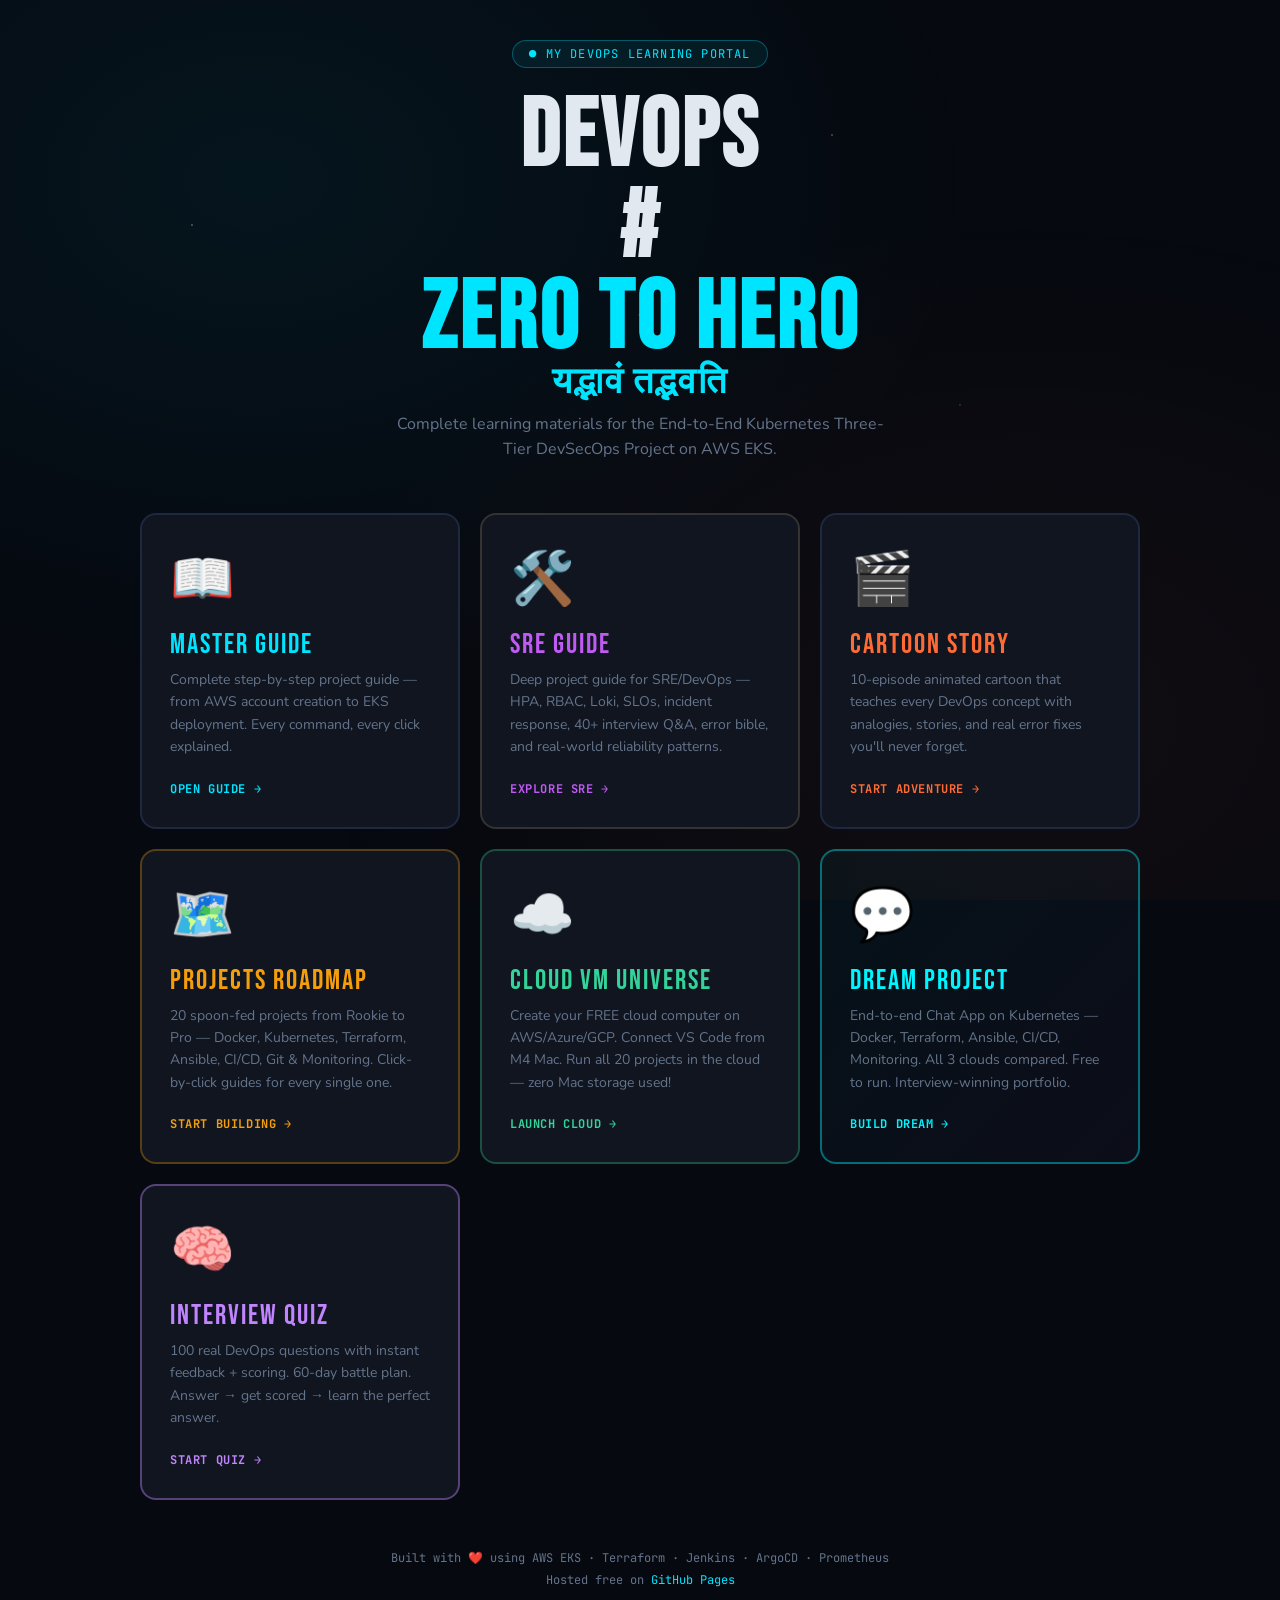
==== index.html @ ff2a89db "Update index.html add Sanskrit shloka to homepage" ====
<!DOCTYPE html>
<html lang="en">
<head>
<meta charset="UTF-8">
<meta name="viewport" content="width=device-width, initial-scale=1.0">
<title>My DevOps Learning Portal</title>
<link href="https://fonts.googleapis.com/css2?family=Bebas+Neue&family=Nunito:wght@400;700;900&family=JetBrains+Mono:wght@400;700&display=swap" rel="stylesheet">
<style>
  :root {
    --bg: #060910;
    --accent: #00e5ff;
    --orange: #FF6B35;
    --yellow: #FFD93D;
    --green: #6BCB77;
    --text: #e2e8f0;
    --muted: #64748b;
    --panel: #101520;
    --border: #1e2840;
    --display: 'Bebas Neue', cursive;
    --body: 'Nunito', sans-serif;
    --mono: 'JetBrains Mono', monospace;
  }
  * { margin:0; padding:0; box-sizing:border-box; }
  body {
    background: var(--bg);
    font-family: var(--body);
    color: var(--text);
    min-height: 100vh;
    display: flex; flex-direction: column; align-items: center; justify-content: center;
    padding: 40px 20px;
    position: relative;
    overflow-x: hidden;
  }
  body::before {
    content: '';
    position: fixed; inset: 0;
    background:
      radial-gradient(ellipse at 20% 20%, rgba(0,229,255,0.06) 0%, transparent 50%),
      radial-gradient(ellipse at 80% 80%, rgba(255,107,53,0.05) 0%, transparent 50%);
    pointer-events: none;
  }

  .badge {
    font-family: var(--mono);
    font-size: 12px;
    color: var(--accent);
    border: 1px solid rgba(0,229,255,0.3);
    background: rgba(0,229,255,0.07);
    padding: 5px 16px;
    border-radius: 20px;
    margin-bottom: 24px;
    letter-spacing: 0.1em;
    animation: fadeIn 0.6s both;
  }
  @keyframes fadeIn { from{opacity:0;transform:translateY(-10px)} to{opacity:1;transform:translateY(0)} }

  h1 {
    font-family: var(--display);
    font-size: clamp(48px, 10vw, 96px);
    line-height: 0.95;
    text-align: center;
    letter-spacing: 3px;
    margin-bottom: 12px;
    animation: fadeIn 0.6s 0.1s both;
  }
  h1 span.line1 { display:block; color: var(--text); }
  h1 span.line2 { display:block; color: var(--accent); }

  .sub {
    color: var(--muted);
    text-align: center;
    font-size: 16px;
    max-width: 500px;
    margin-bottom: 50px;
    animation: fadeIn 0.6s 0.2s both;
    line-height: 1.6;
  }

  .cards {
    display: grid;
    grid-template-columns: repeat(auto-fit, minmax(280px, 1fr));
    gap: 20px;
    max-width: 750px;
    width: 100%;
    animation: fadeIn 0.6s 0.3s both;
  }

  .card {
    background: var(--panel);
    border: 2px solid var(--border);
    border-radius: 16px;
    padding: 28px;
    text-decoration: none;
    transition: all 0.2s;
    position: relative;
    overflow: hidden;
    display: block;
  }
  .card::before {
    content: '';
    position: absolute; inset: 0;
    opacity: 0;
    transition: opacity 0.3s;
    border-radius: 14px;
  }
  .card.blue::before { background: radial-gradient(ellipse at top left, rgba(0,229,255,0.1), transparent 60%); }
  .card.orange::before { background: radial-gradient(ellipse at top left, rgba(255,107,53,0.1), transparent 60%); }
  .card:hover { transform: translateY(-6px); border-color: var(--accent); }
  .card.orange:hover { border-color: var(--orange); }
  .card:hover::before { opacity: 1; }

  .card-icon { font-size: 52px; margin-bottom: 14px; display: block; }
  .card-title {
    font-family: var(--display);
    font-size: 28px;
    letter-spacing: 2px;
    margin-bottom: 8px;
    color: var(--accent);
  }
  .card.orange .card-title { color: var(--orange); }
  .card-desc { color: var(--muted); font-size: 14px; line-height: 1.6; margin-bottom: 18px; }
  .card-btn {
    display: inline-flex; align-items: center; gap: 8px;
    font-family: var(--mono);
    font-size: 12px;
    font-weight: 700;
    color: var(--accent);
    letter-spacing: 0.05em;
    text-transform: uppercase;
  }
  .card.orange .card-btn { color: var(--orange); }

  .footer {
    margin-top: 50px;
    color: var(--muted);
    font-family: var(--mono);
    font-size: 12px;
    text-align: center;
    animation: fadeIn 0.6s 0.5s both;
  }
  .footer a { color: var(--accent); text-decoration: none; }

  .stars {
    position: fixed; inset: 0; pointer-events: none;
    background:
      radial-gradient(1px 1px at 15% 25%, rgba(255,255,255,0.8), transparent),
      radial-gradient(1px 1px at 40% 60%, rgba(255,255,255,0.6), transparent),
      radial-gradient(1px 1px at 65% 15%, rgba(255,255,255,0.7), transparent),
      radial-gradient(1px 1px at 85% 75%, rgba(255,255,255,0.5), transparent),
      radial-gradient(1px 1px at 25% 85%, rgba(255,255,255,0.6), transparent),
      radial-gradient(1px 1px at 75% 45%, rgba(255,255,255,0.4), transparent),
      radial-gradient(2px 2px at 50% 35%, rgba(255,255,255,0.3), transparent);
  }
</style>
</head>
<body>
<div class="stars"></div>
<div class="badge">● MY DEVOPS LEARNING PORTAL</div>
<h1>
  <span class="line1">DEVOPS</span>
  #<span class="line2">ZERO TO HERO</span>
  <span class="line2" style="font-size:clamp(20px,3vw,36px);letter-spacing:2px;">
  यद्भावं तद्भवति
  </span>
</h1>
<p class="sub">Complete learning materials for the End-to-End Kubernetes Three-Tier DevSecOps Project on AWS EKS.</p>

<div class="cards" style="max-width:1000px;grid-template-columns:repeat(auto-fit,minmax(260px,1fr))">
  <a href="devops-mastery-guide.html" class="card blue">
    <span class="card-icon">📖</span>
    <div class="card-title">MASTER GUIDE</div>
    <p class="card-desc">Complete step-by-step project guide — from AWS account creation to EKS deployment. Every command, every click explained.</p>
    <div class="card-btn">Open Guide →</div>
  </a>

  <a href="apple-devops-portal.html" class="card" style="border-color:#333;--accent:#BF5AF2">
    <span class="card-icon">🛠️</span>
    <div class="card-title" style="color:#BF5AF2">SRE GUIDE</div>
    <p class="card-desc">Deep project guide for SRE/DevOps — HPA, RBAC, Loki, SLOs, incident response, 40+ interview Q&A, error bible, and real-world reliability patterns.</p>
    <div class="card-btn" style="color:#BF5AF2">Explore SRE →</div>
  </a>

  <a href="devops-cartoon.html" class="card orange">
    <span class="card-icon">🎬</span>
    <div class="card-title">CARTOON STORY</div>
    <p class="card-desc">10-episode animated cartoon that teaches every DevOps concept with analogies, stories, and real error fixes you'll never forget.</p>
    <div class="card-btn">Start Adventure →</div>
  </a>

  <a href="projects.html" class="card" style="border-color:rgba(245,158,11,0.3);">
    <span class="card-icon">🗺️</span>
    <div class="card-title" style="color:#f59e0b;">PROJECTS ROADMAP</div>
    <p class="card-desc">20 spoon-fed projects from Rookie to Pro — Docker, Kubernetes, Terraform, Ansible, CI/CD, Git & Monitoring. Click-by-click guides for every single one.</p>
    <div class="card-btn" style="color:#f59e0b;">Start Building →</div>
  </a>
  <a href="cloud-setup.html" class="card" style="border-color:rgba(52,211,153,0.3);">
    <span class="card-icon">☁️</span>
    <div class="card-title" style="color:#34d399;">CLOUD VM UNIVERSE</div>
    <p class="card-desc">Create your FREE cloud computer on AWS/Azure/GCP. Connect VS Code from M4 Mac. Run all 20 projects in the cloud — zero Mac storage used!</p>
    <div class="card-btn" style="color:#34d399;">Launch Cloud →</div>
  </a>
  <a href="dream-project.html" class="card" style="border-color:rgba(0,245,255,0.4);background:linear-gradient(135deg,rgba(0,245,255,0.04),rgba(192,132,252,0.04));">
    <span class="card-icon">💬</span>
    <div class="card-title" style="color:#00f5ff;">DREAM PROJECT</div>
    <p class="card-desc">End-to-end Chat App on Kubernetes — Docker, Terraform, Ansible, CI/CD, Monitoring. All 3 clouds compared. Free to run. Interview-winning portfolio.</p>
    <div class="card-btn" style="color:#00f5ff;">Build Dream →</div>
  </a>

  <a href="dream-interview.html" class="card" style="border-color:rgba(192,132,252,0.4);">
    <span class="card-icon">🧠</span>
    <div class="card-title" style="color:#c084fc;">INTERVIEW QUIZ</div>
    <p class="card-desc">100 real DevOps questions with instant feedback + scoring. 60-day battle plan. Answer → get scored → learn the perfect answer.</p>
    <div class="card-btn" style="color:#c084fc;">Start Quiz →</div>
  </a>
</div>

<div class="footer">
  Built with ❤️ using AWS EKS · Terraform · Jenkins · ArgoCD · Prometheus<br>
  <span style="margin-top:6px;display:block">Hosted free on <a href="https://pages.github.com" target="_blank">GitHub Pages</a></span>
</div>
</body>
</html>
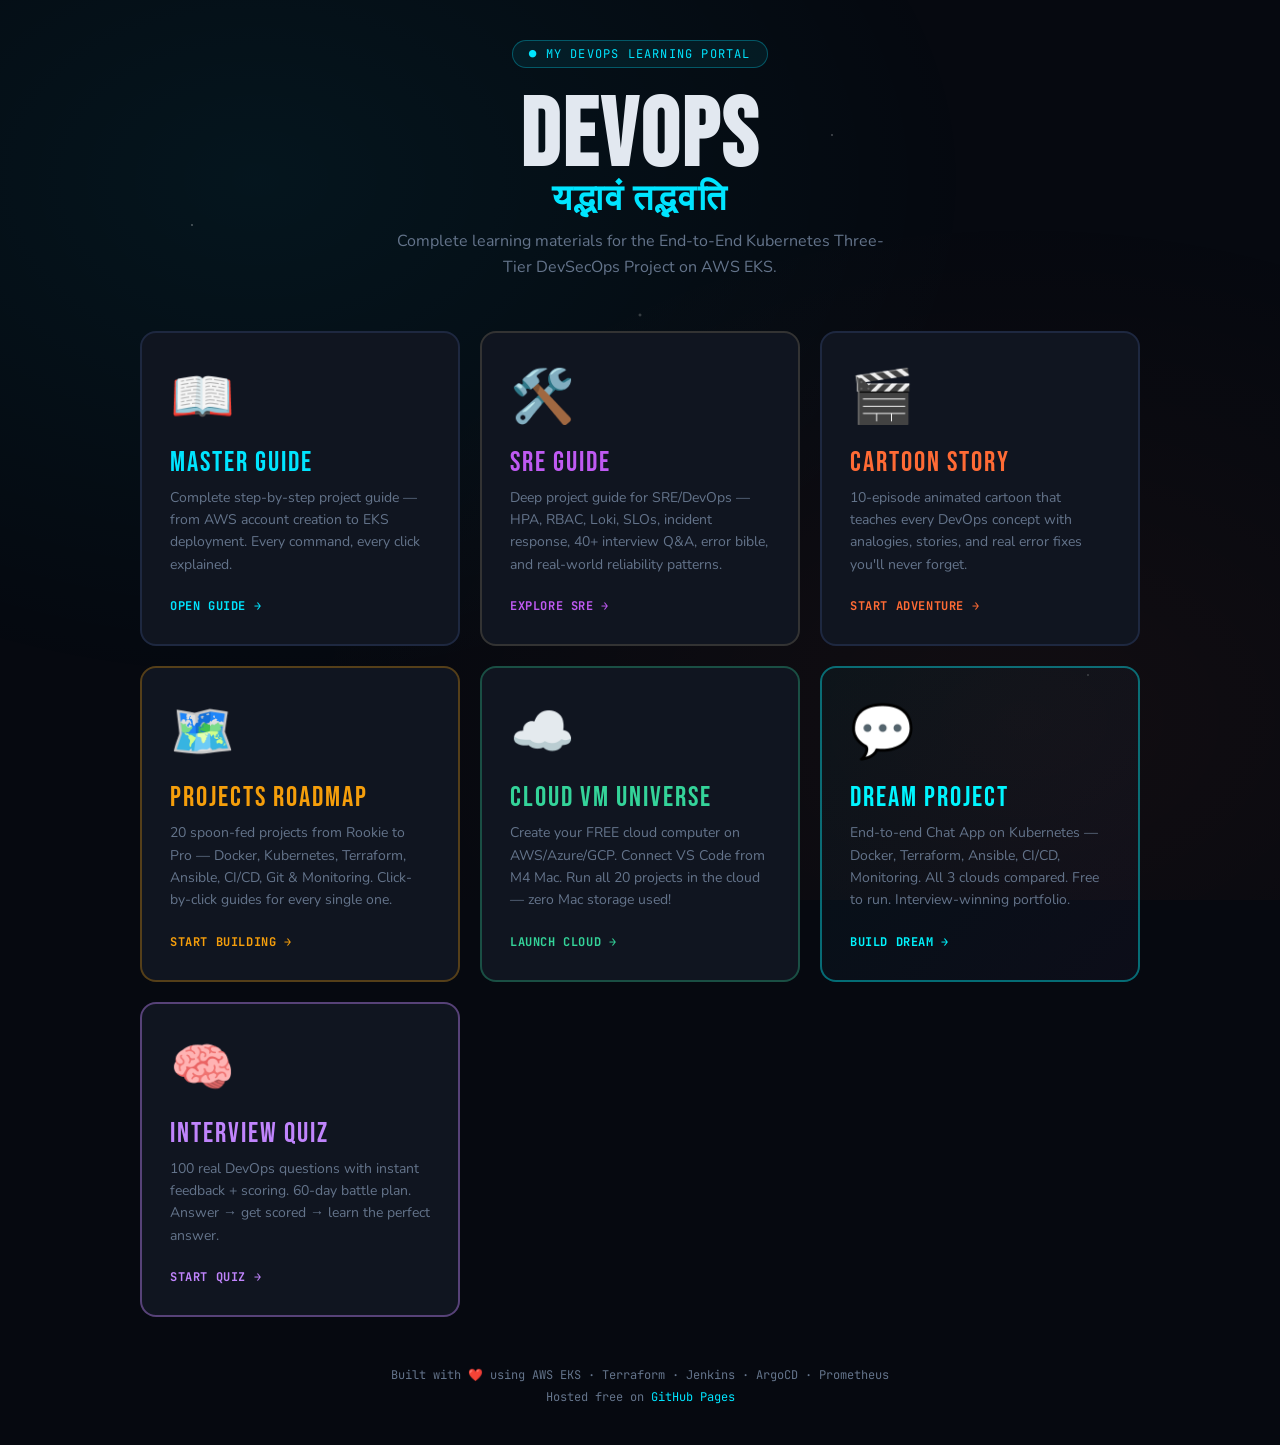
==== commit 33feb83f: "Update index.html changing shlok" ====
--- a/index.html
+++ b/index.html
@@ -158,7 +158,6 @@
 <div class="badge">● MY DEVOPS LEARNING PORTAL</div>
 <h1>
   <span class="line1">DEVOPS</span>
-  #<span class="line2">ZERO TO HERO</span>
   <span class="line2" style="font-size:clamp(20px,3vw,36px);letter-spacing:2px;">
   यद्भावं तद्भवति
   </span>
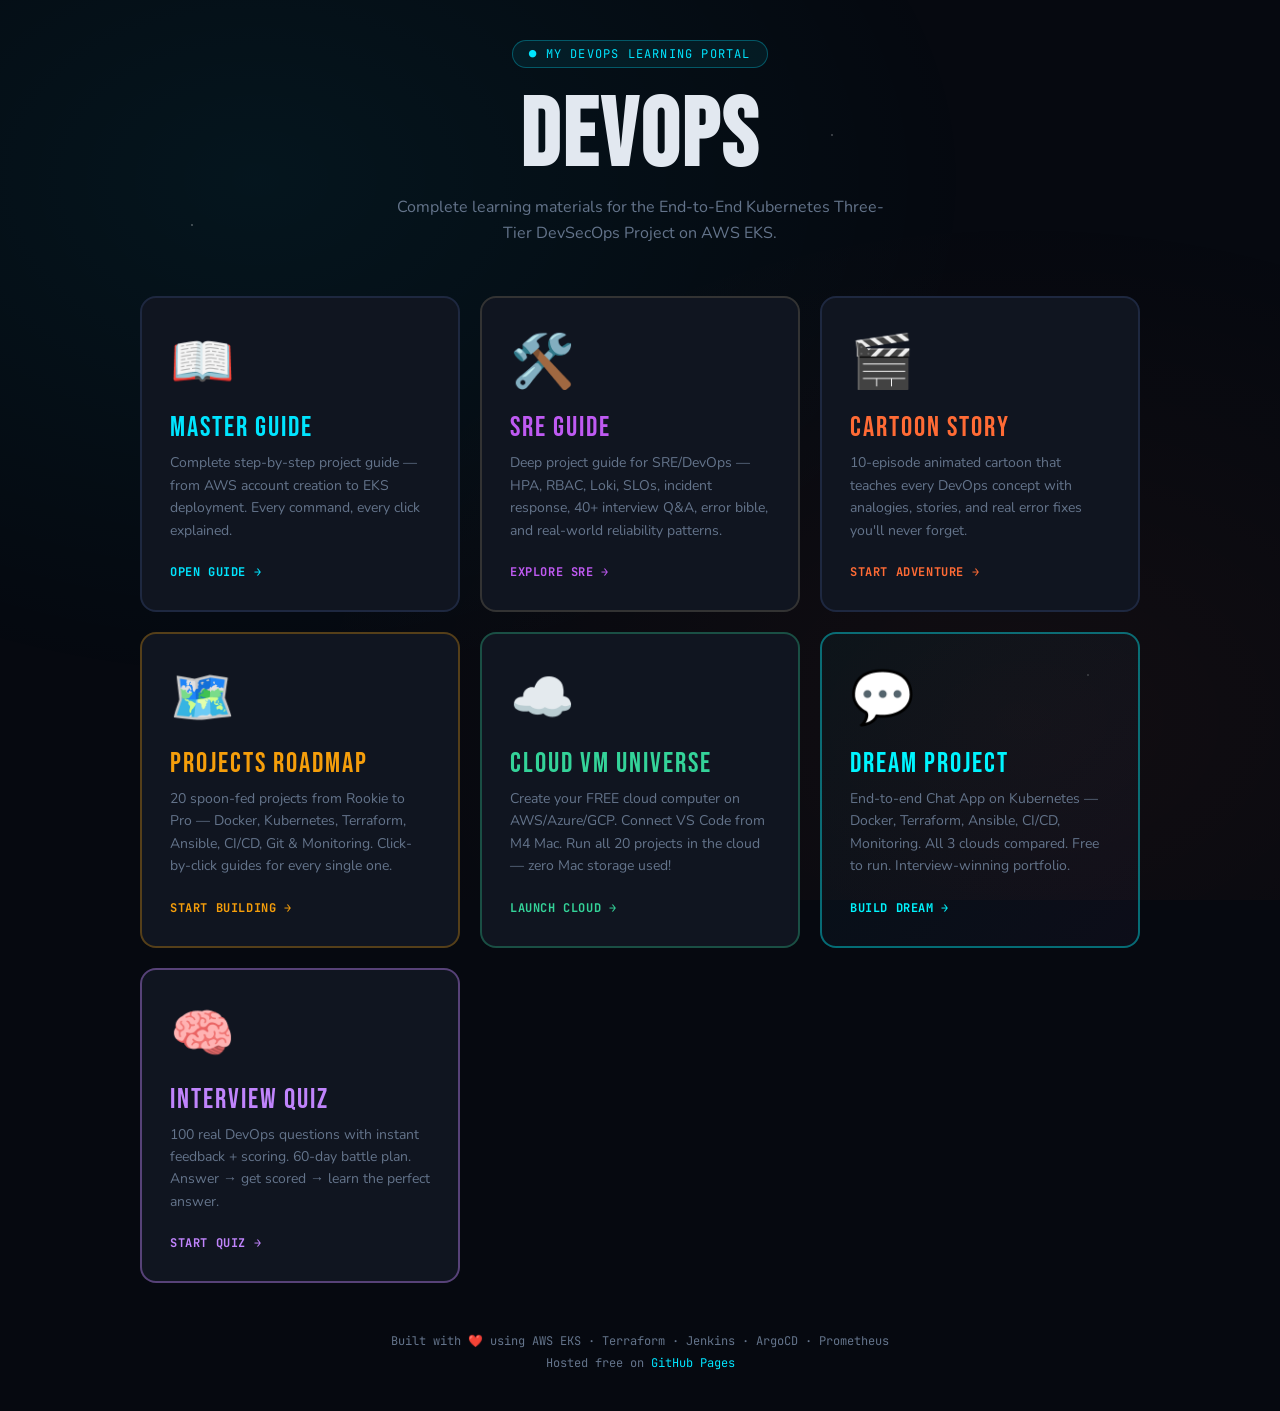
==== commit 1e3ea76d: "Update index.html changing shlok" ====
--- a/index.html
+++ b/index.html
@@ -158,9 +158,6 @@
 <div class="badge">● MY DEVOPS LEARNING PORTAL</div>
 <h1>
   <span class="line1">DEVOPS</span>
-  <span class="line2" style="font-size:clamp(20px,3vw,36px);letter-spacing:2px;">
-  यद्भावं तद्भवति
-  </span>
 </h1>
 <p class="sub">Complete learning materials for the End-to-End Kubernetes Three-Tier DevSecOps Project on AWS EKS.</p>
 
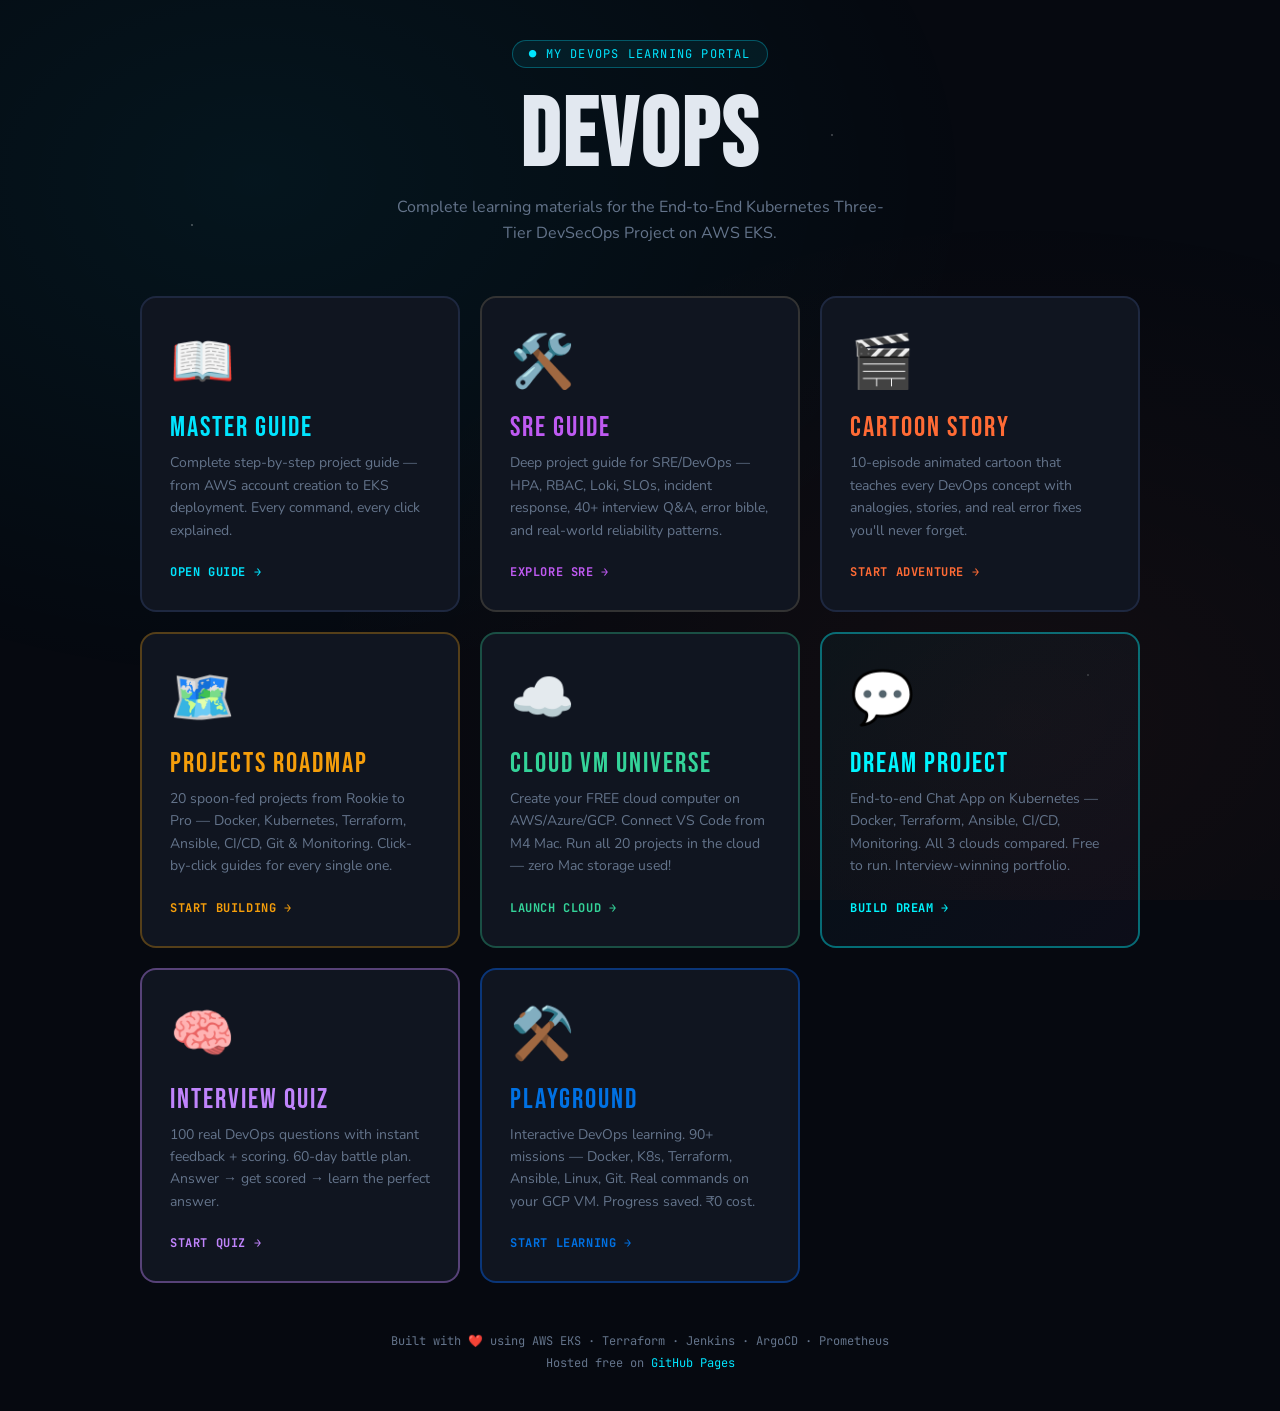
==== commit 9d4d963b: "feat: add Playground card to homepage" ====
--- a/index.html
+++ b/index.html
@@ -208,6 +208,12 @@
     <p class="card-desc">100 real DevOps questions with instant feedback + scoring. 60-day battle plan. Answer → get scored → learn the perfect answer.</p>
     <div class="card-btn" style="color:#c084fc;">Start Quiz →</div>
   </a>
+  <a href="forge.html" class="card" style="border-color:rgba(0,102,255,0.4);">
+    <span class="card-icon">⚒️</span>
+    <div class="card-title" style="color:#0071e3;">PLAYGROUND</div>
+    <p class="card-desc">Interactive DevOps learning. 90+ missions — Docker, K8s, Terraform, Ansible, Linux, Git. Real commands on your GCP VM. Progress saved. ₹0 cost.</p>
+    <div class="card-btn" style="color:#0071e3;">Start Learning →</div>
+  </a>
 </div>
 
 <div class="footer">
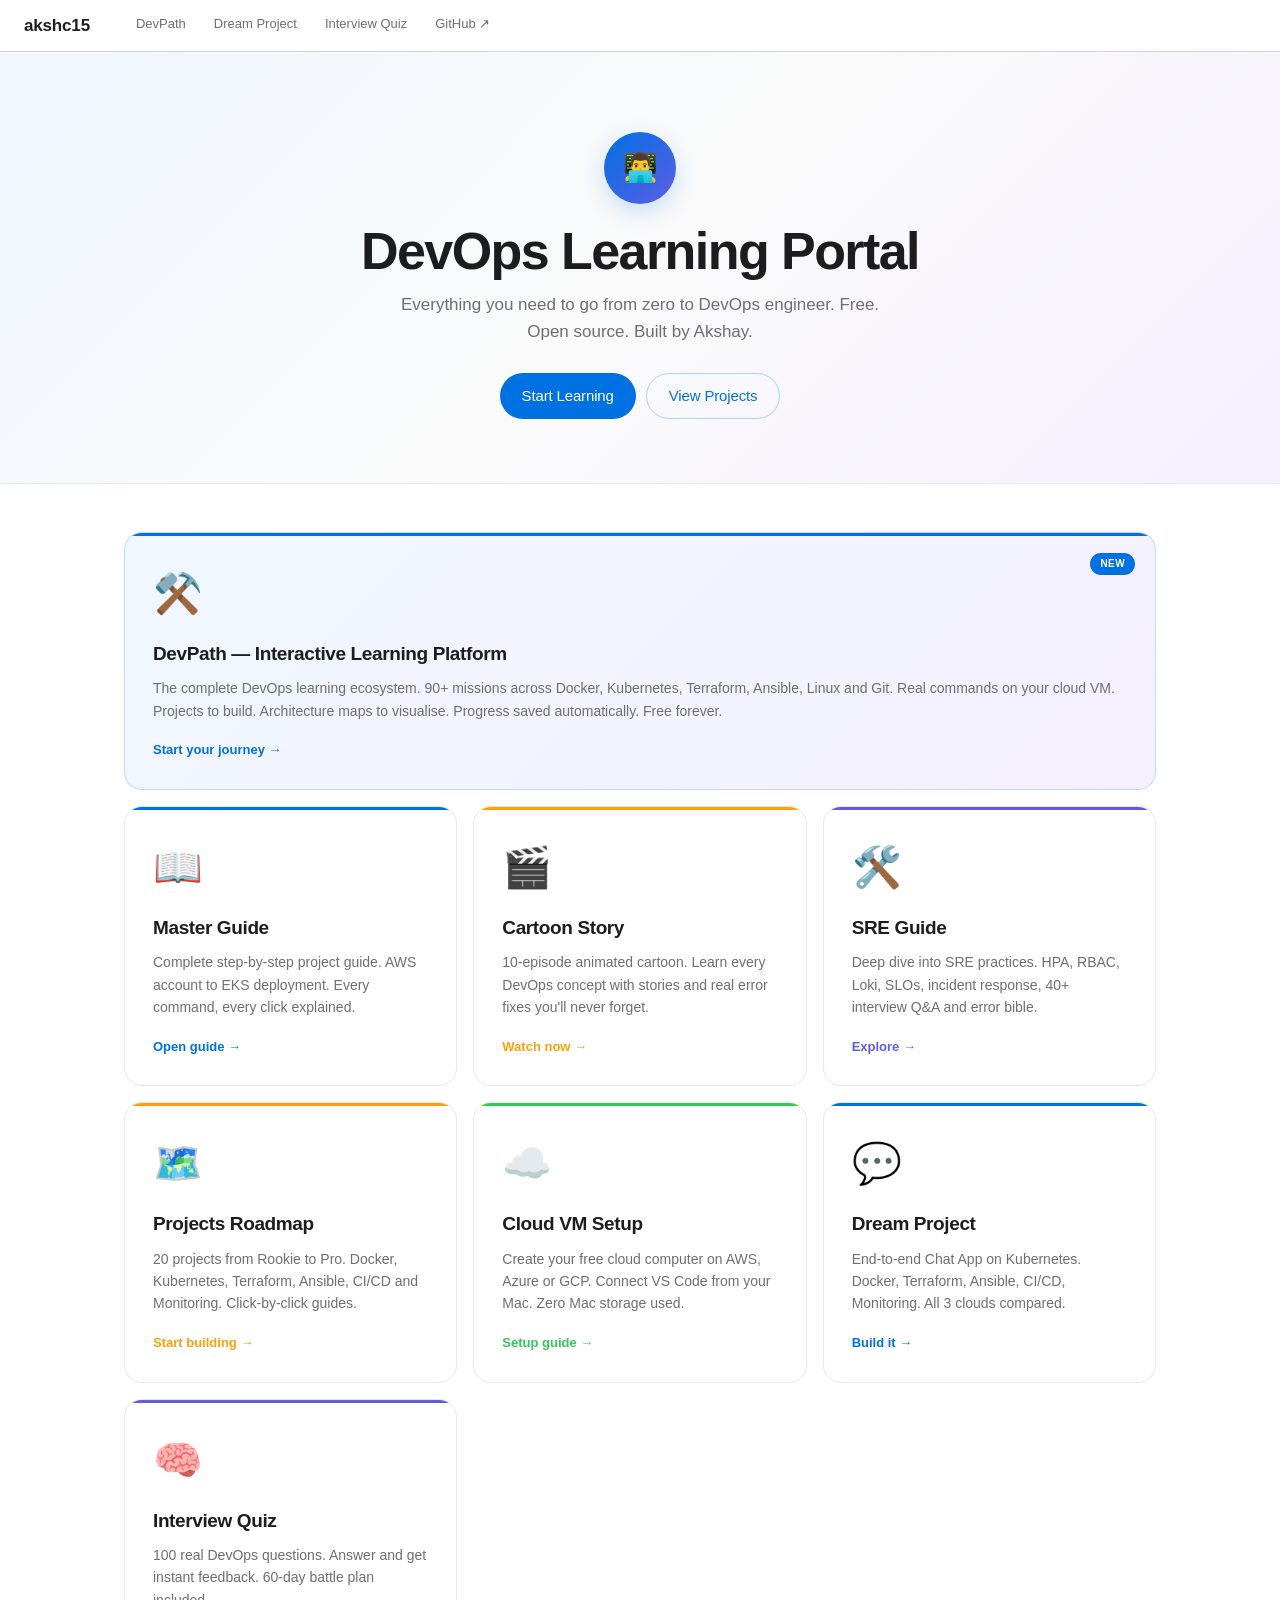
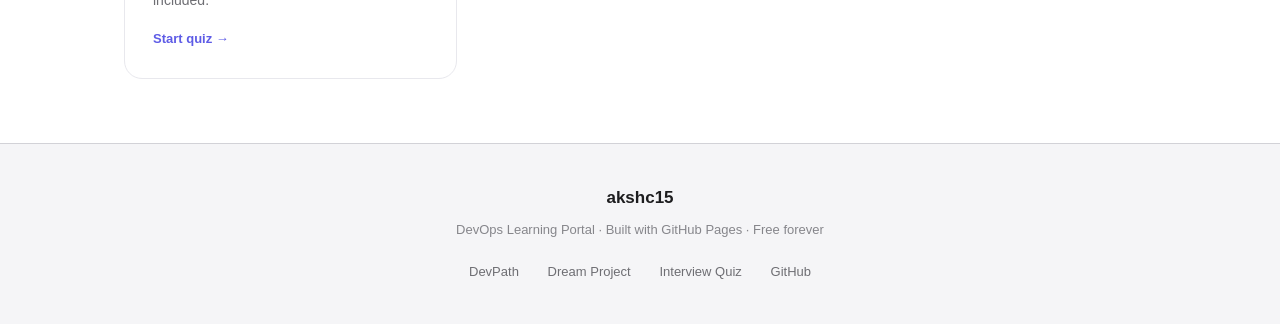
==== commit 868b788b: "redesign: clean light homepage with card grid" ====
--- a/index.html
+++ b/index.html
@@ -3,222 +3,257 @@
 <head>
 <meta charset="UTF-8">
 <meta name="viewport" content="width=device-width, initial-scale=1.0">
-<title>My DevOps Learning Portal</title>
-<link href="https://fonts.googleapis.com/css2?family=Bebas+Neue&family=Nunito:wght@400;700;900&family=JetBrains+Mono:wght@400;700&display=swap" rel="stylesheet">
+<title>akshc15 — DevOps Learning Portal</title>
+<link rel="stylesheet" href="css/main.css">
 <style>
-  :root {
-    --bg: #060910;
-    --accent: #00e5ff;
-    --orange: #FF6B35;
-    --yellow: #FFD93D;
-    --green: #6BCB77;
-    --text: #e2e8f0;
-    --muted: #64748b;
-    --panel: #101520;
-    --border: #1e2840;
-    --display: 'Bebas Neue', cursive;
-    --body: 'Nunito', sans-serif;
-    --mono: 'JetBrains Mono', monospace;
-  }
-  * { margin:0; padding:0; box-sizing:border-box; }
-  body {
-    background: var(--bg);
-    font-family: var(--body);
-    color: var(--text);
-    min-height: 100vh;
-    display: flex; flex-direction: column; align-items: center; justify-content: center;
-    padding: 40px 20px;
-    position: relative;
-    overflow-x: hidden;
-  }
-  body::before {
-    content: '';
-    position: fixed; inset: 0;
-    background:
-      radial-gradient(ellipse at 20% 20%, rgba(0,229,255,0.06) 0%, transparent 50%),
-      radial-gradient(ellipse at 80% 80%, rgba(255,107,53,0.05) 0%, transparent 50%);
-    pointer-events: none;
-  }
-
-  .badge {
-    font-family: var(--mono);
-    font-size: 12px;
-    color: var(--accent);
-    border: 1px solid rgba(0,229,255,0.3);
-    background: rgba(0,229,255,0.07);
-    padding: 5px 16px;
-    border-radius: 20px;
-    margin-bottom: 24px;
-    letter-spacing: 0.1em;
-    animation: fadeIn 0.6s both;
-  }
-  @keyframes fadeIn { from{opacity:0;transform:translateY(-10px)} to{opacity:1;transform:translateY(0)} }
-
-  h1 {
-    font-family: var(--display);
-    font-size: clamp(48px, 10vw, 96px);
-    line-height: 0.95;
+  .hero-gradient {
+    background: linear-gradient(135deg, #f0f7ff 0%, #fafafa 50%, #f5f0ff 100%);
+    border-bottom: 1px solid #e8e8ed;
+    padding: 80px 24px 64px;
     text-align: center;
-    letter-spacing: 3px;
-    margin-bottom: 12px;
-    animation: fadeIn 0.6s 0.1s both;
-  }
-  h1 span.line1 { display:block; color: var(--text); }
-  h1 span.line2 { display:block; color: var(--accent); }
-
-  .sub {
-    color: var(--muted);
-    text-align: center;
-    font-size: 16px;
-    max-width: 500px;
-    margin-bottom: 50px;
-    animation: fadeIn 0.6s 0.2s both;
-    line-height: 1.6;
-  }
-
-  .cards {
+  }
+  .avatar {
+    width: 72px; height: 72px;
+    border-radius: 50%;
+    background: linear-gradient(135deg, #0071e3, #5e5ce6);
+    display: flex; align-items: center; justify-content: center;
+    font-size: 28px;
+    margin: 0 auto 20px;
+    box-shadow: 0 8px 24px rgba(0,113,227,0.2);
+  }
+  .portal-grid {
     display: grid;
-    grid-template-columns: repeat(auto-fit, minmax(280px, 1fr));
-    gap: 20px;
-    max-width: 750px;
-    width: 100%;
-    animation: fadeIn 0.6s 0.3s both;
-  }
-
-  .card {
-    background: var(--panel);
-    border: 2px solid var(--border);
-    border-radius: 16px;
+    grid-template-columns: repeat(auto-fill, minmax(300px, 1fr));
+    gap: 16px;
+    max-width: 1080px;
+    margin: 48px auto 0;
+    padding: 0 24px;
+  }
+  .portal-card {
+    background: white;
+    border: 1px solid #e8e8ed;
+    border-radius: 18px;
     padding: 28px;
     text-decoration: none;
-    transition: all 0.2s;
+    display: block;
+    transition: all 0.25s;
     position: relative;
     overflow: hidden;
+  }
+  .portal-card::before {
+    content: '';
+    position: absolute;
+    top: 0; left: 0; right: 0;
+    height: 3px;
+    background: var(--card-color, #0071e3);
+    border-radius: 18px 18px 0 0;
+  }
+  .portal-card:hover {
+    transform: translateY(-4px);
+    box-shadow: 0 12px 40px rgba(0,0,0,0.08);
+    border-color: rgba(0,113,227,0.2);
+  }
+  .card-icon {
+    font-size: 40px;
+    margin-bottom: 14px;
     display: block;
   }
-  .card::before {
-    content: '';
-    position: absolute; inset: 0;
-    opacity: 0;
-    transition: opacity 0.3s;
-    border-radius: 14px;
-  }
-  .card.blue::before { background: radial-gradient(ellipse at top left, rgba(0,229,255,0.1), transparent 60%); }
-  .card.orange::before { background: radial-gradient(ellipse at top left, rgba(255,107,53,0.1), transparent 60%); }
-  .card:hover { transform: translateY(-6px); border-color: var(--accent); }
-  .card.orange:hover { border-color: var(--orange); }
-  .card:hover::before { opacity: 1; }
-
-  .card-icon { font-size: 52px; margin-bottom: 14px; display: block; }
   .card-title {
-    font-family: var(--display);
-    font-size: 28px;
-    letter-spacing: 2px;
+    font-size: 19px;
+    font-weight: 700;
+    color: #1d1d1f;
+    letter-spacing: -0.02em;
     margin-bottom: 8px;
-    color: var(--accent);
-  }
-  .card.orange .card-title { color: var(--orange); }
-  .card-desc { color: var(--muted); font-size: 14px; line-height: 1.6; margin-bottom: 18px; }
-  .card-btn {
-    display: inline-flex; align-items: center; gap: 8px;
-    font-family: var(--mono);
-    font-size: 12px;
+  }
+  .card-desc {
+    font-size: 14px;
+    color: #6e6e73;
+    line-height: 1.6;
+    margin-bottom: 18px;
+  }
+  .card-link {
+    font-size: 13px;
+    font-weight: 600;
+    color: var(--card-color, #0071e3);
+    display: flex;
+    align-items: center;
+    gap: 4px;
+  }
+  .featured {
+    background: linear-gradient(135deg, #f0f7ff, #f5f0ff);
+    border-color: rgba(0,113,227,0.2);
+  }
+  .new-badge {
+    position: absolute;
+    top: 20px; right: 20px;
+    font-size: 10px;
     font-weight: 700;
-    color: var(--accent);
-    letter-spacing: 0.05em;
+    color: white;
+    background: #0071e3;
+    padding: 3px 10px;
+    border-radius: 100px;
+    letter-spacing: 0.04em;
     text-transform: uppercase;
-  }
-  .card.orange .card-btn { color: var(--orange); }
-
-  .footer {
-    margin-top: 50px;
-    color: var(--muted);
-    font-family: var(--mono);
-    font-size: 12px;
-    text-align: center;
-    animation: fadeIn 0.6s 0.5s both;
-  }
-  .footer a { color: var(--accent); text-decoration: none; }
-
-  .stars {
-    position: fixed; inset: 0; pointer-events: none;
-    background:
-      radial-gradient(1px 1px at 15% 25%, rgba(255,255,255,0.8), transparent),
-      radial-gradient(1px 1px at 40% 60%, rgba(255,255,255,0.6), transparent),
-      radial-gradient(1px 1px at 65% 15%, rgba(255,255,255,0.7), transparent),
-      radial-gradient(1px 1px at 85% 75%, rgba(255,255,255,0.5), transparent),
-      radial-gradient(1px 1px at 25% 85%, rgba(255,255,255,0.6), transparent),
-      radial-gradient(1px 1px at 75% 45%, rgba(255,255,255,0.4), transparent),
-      radial-gradient(2px 2px at 50% 35%, rgba(255,255,255,0.3), transparent);
   }
 </style>
 </head>
 <body>
-<div class="stars"></div>
-<div class="badge">● MY DEVOPS LEARNING PORTAL</div>
-<h1>
-  <span class="line1">DEVOPS</span>
-</h1>
-<p class="sub">Complete learning materials for the End-to-End Kubernetes Three-Tier DevSecOps Project on AWS EKS.</p>
-
-<div class="cards" style="max-width:1000px;grid-template-columns:repeat(auto-fit,minmax(260px,1fr))">
-  <a href="devops-mastery-guide.html" class="card blue">
+
+<!-- NAV -->
+<nav class="nav">
+  <a href="index.html" class="nav-brand">akshc15</a>
+  <div class="nav-links">
+    <a href="devpath.html">DevPath</a>
+    <a href="dream-project.html">Dream Project</a>
+    <a href="dream-interview.html">Interview Quiz</a>
+    <a href="https://github.com/akshc15" target="_blank">GitHub ↗</a>
+  </div>
+</nav>
+
+<!-- HERO -->
+<div class="hero-gradient">
+  <div class="avatar">👨‍💻</div>
+  <h1 style="font-size:clamp(32px,5vw,52px);letter-spacing:-.03em;margin-bottom:12px;">
+    DevOps Learning Portal
+  </h1>
+  <p style="font-size:17px;color:#6e6e73;max-width:480px;margin:0 auto 28px;line-height:1.6;">
+    Everything you need to go from zero to
+    DevOps engineer. Free. Open source. Built by Akshay.
+  </p>
+  <div style="display:flex;gap:10px;justify-content:center;flex-wrap:wrap;">
+    <a href="devpath.html" class="btn btn-blue">
+      Start Learning
+    </a>
+    <a href="dream-project.html" class="btn btn-outline">
+      View Projects
+    </a>
+  </div>
+</div>
+
+<!-- CARDS GRID -->
+<div class="portal-grid">
+
+  <!-- DEVPATH — FEATURED -->
+  <a href="devpath.html" class="portal-card featured"
+    style="--card-color:#0071e3;grid-column:1/-1;">
+    <span class="new-badge">New</span>
+    <span class="card-icon">⚒️</span>
+    <div class="card-title">DevPath — Interactive Learning Platform</div>
+    <p class="card-desc">
+      The complete DevOps learning ecosystem.
+      90+ missions across Docker, Kubernetes, Terraform,
+      Ansible, Linux and Git. Real commands on your cloud VM.
+      Projects to build. Architecture maps to visualise.
+      Progress saved automatically. Free forever.
+    </p>
+    <div class="card-link">Start your journey →</div>
+  </a>
+
+  <!-- MASTER GUIDE -->
+  <a href="devops-mastery-guide.html" class="portal-card"
+    style="--card-color:#0071e3;">
     <span class="card-icon">📖</span>
-    <div class="card-title">MASTER GUIDE</div>
-    <p class="card-desc">Complete step-by-step project guide — from AWS account creation to EKS deployment. Every command, every click explained.</p>
-    <div class="card-btn">Open Guide →</div>
-  </a>
-
-  <a href="apple-devops-portal.html" class="card" style="border-color:#333;--accent:#BF5AF2">
+    <div class="card-title">Master Guide</div>
+    <p class="card-desc">
+      Complete step-by-step project guide.
+      AWS account to EKS deployment.
+      Every command, every click explained.
+    </p>
+    <div class="card-link">Open guide →</div>
+  </a>
+
+  <!-- CARTOON -->
+  <a href="devops-cartoon.html" class="portal-card"
+    style="--card-color:#ff9f0a;">
+    <span class="card-icon">🎬</span>
+    <div class="card-title">Cartoon Story</div>
+    <p class="card-desc">
+      10-episode animated cartoon.
+      Learn every DevOps concept with stories
+      and real error fixes you'll never forget.
+    </p>
+    <div class="card-link" style="color:#ff9f0a;">Watch now →</div>
+  </a>
+
+  <!-- SRE -->
+  <a href="apple-devops-portal.html" class="portal-card"
+    style="--card-color:#5e5ce6;">
     <span class="card-icon">🛠️</span>
-    <div class="card-title" style="color:#BF5AF2">SRE GUIDE</div>
-    <p class="card-desc">Deep project guide for SRE/DevOps — HPA, RBAC, Loki, SLOs, incident response, 40+ interview Q&A, error bible, and real-world reliability patterns.</p>
-    <div class="card-btn" style="color:#BF5AF2">Explore SRE →</div>
-  </a>
-
-  <a href="devops-cartoon.html" class="card orange">
-    <span class="card-icon">🎬</span>
-    <div class="card-title">CARTOON STORY</div>
-    <p class="card-desc">10-episode animated cartoon that teaches every DevOps concept with analogies, stories, and real error fixes you'll never forget.</p>
-    <div class="card-btn">Start Adventure →</div>
-  </a>
-
-  <a href="projects.html" class="card" style="border-color:rgba(245,158,11,0.3);">
+    <div class="card-title">SRE Guide</div>
+    <p class="card-desc">
+      Deep dive into SRE practices.
+      HPA, RBAC, Loki, SLOs, incident response,
+      40+ interview Q&amp;A and error bible.
+    </p>
+    <div class="card-link" style="color:#5e5ce6;">Explore →</div>
+  </a>
+
+  <!-- PROJECTS ROADMAP -->
+  <a href="projects.html" class="portal-card"
+    style="--card-color:#ff9f0a;">
     <span class="card-icon">🗺️</span>
-    <div class="card-title" style="color:#f59e0b;">PROJECTS ROADMAP</div>
-    <p class="card-desc">20 spoon-fed projects from Rookie to Pro — Docker, Kubernetes, Terraform, Ansible, CI/CD, Git & Monitoring. Click-by-click guides for every single one.</p>
-    <div class="card-btn" style="color:#f59e0b;">Start Building →</div>
-  </a>
-  <a href="cloud-setup.html" class="card" style="border-color:rgba(52,211,153,0.3);">
+    <div class="card-title">Projects Roadmap</div>
+    <p class="card-desc">
+      20 projects from Rookie to Pro.
+      Docker, Kubernetes, Terraform, Ansible,
+      CI/CD and Monitoring. Click-by-click guides.
+    </p>
+    <div class="card-link" style="color:#ff9f0a;">Start building →</div>
+  </a>
+
+  <!-- CLOUD VM -->
+  <a href="cloud-setup.html" class="portal-card"
+    style="--card-color:#34c759;">
     <span class="card-icon">☁️</span>
-    <div class="card-title" style="color:#34d399;">CLOUD VM UNIVERSE</div>
-    <p class="card-desc">Create your FREE cloud computer on AWS/Azure/GCP. Connect VS Code from M4 Mac. Run all 20 projects in the cloud — zero Mac storage used!</p>
-    <div class="card-btn" style="color:#34d399;">Launch Cloud →</div>
-  </a>
-  <a href="dream-project.html" class="card" style="border-color:rgba(0,245,255,0.4);background:linear-gradient(135deg,rgba(0,245,255,0.04),rgba(192,132,252,0.04));">
+    <div class="card-title">Cloud VM Setup</div>
+    <p class="card-desc">
+      Create your free cloud computer on
+      AWS, Azure or GCP. Connect VS Code from
+      your Mac. Zero Mac storage used.
+    </p>
+    <div class="card-link" style="color:#34c759;">Setup guide →</div>
+  </a>
+
+  <!-- DREAM PROJECT -->
+  <a href="dream-project.html" class="portal-card"
+    style="--card-color:#0071e3;">
     <span class="card-icon">💬</span>
-    <div class="card-title" style="color:#00f5ff;">DREAM PROJECT</div>
-    <p class="card-desc">End-to-end Chat App on Kubernetes — Docker, Terraform, Ansible, CI/CD, Monitoring. All 3 clouds compared. Free to run. Interview-winning portfolio.</p>
-    <div class="card-btn" style="color:#00f5ff;">Build Dream →</div>
-  </a>
-
-  <a href="dream-interview.html" class="card" style="border-color:rgba(192,132,252,0.4);">
+    <div class="card-title">Dream Project</div>
+    <p class="card-desc">
+      End-to-end Chat App on Kubernetes.
+      Docker, Terraform, Ansible, CI/CD,
+      Monitoring. All 3 clouds compared.
+    </p>
+    <div class="card-link">Build it →</div>
+  </a>
+
+  <!-- INTERVIEW QUIZ -->
+  <a href="dream-interview.html" class="portal-card"
+    style="--card-color:#5e5ce6;">
     <span class="card-icon">🧠</span>
-    <div class="card-title" style="color:#c084fc;">INTERVIEW QUIZ</div>
-    <p class="card-desc">100 real DevOps questions with instant feedback + scoring. 60-day battle plan. Answer → get scored → learn the perfect answer.</p>
-    <div class="card-btn" style="color:#c084fc;">Start Quiz →</div>
-  </a>
-  <a href="forge.html" class="card" style="border-color:rgba(0,102,255,0.4);">
-    <span class="card-icon">⚒️</span>
-    <div class="card-title" style="color:#0071e3;">PLAYGROUND</div>
-    <p class="card-desc">Interactive DevOps learning. 90+ missions — Docker, K8s, Terraform, Ansible, Linux, Git. Real commands on your GCP VM. Progress saved. ₹0 cost.</p>
-    <div class="card-btn" style="color:#0071e3;">Start Learning →</div>
-  </a>
+    <div class="card-title">Interview Quiz</div>
+    <p class="card-desc">
+      100 real DevOps questions.
+      Answer and get instant feedback.
+      60-day battle plan included.
+    </p>
+    <div class="card-link" style="color:#5e5ce6;">Start quiz →</div>
+  </a>
+
 </div>
 
-<div class="footer">
-  Built with ❤️ using AWS EKS · Terraform · Jenkins · ArgoCD · Prometheus<br>
-  <span style="margin-top:6px;display:block">Hosted free on <a href="https://pages.github.com" target="_blank">GitHub Pages</a></span>
-</div>
+<!-- FOOTER -->
+<footer style="margin-top:64px;">
+  <div class="f-brand">akshc15</div>
+  <p>DevOps Learning Portal · Built with GitHub Pages · Free forever</p>
+  <div>
+    <a href="devpath.html">DevPath</a>
+    <a href="dream-project.html">Dream Project</a>
+    <a href="dream-interview.html">Interview Quiz</a>
+    <a href="https://github.com/akshc15" target="_blank">GitHub</a>
+  </div>
+</footer>
+
+<script src="js/app.js"></script>
 </body>
-</html>
+</html>
--- a/css/main.css
+++ b/css/main.css
@@ -0,0 +1,449 @@
+/* DevPath — Main Styles */
+:root {
+  --white: #ffffff;
+  --bg: #f5f5f7;
+  --border: #d2d2d7;
+  --blue: #0071e3;
+  --green: #34c759;
+  --amber: #ff9f0a;
+  --red: #ff3b30;
+  --text: #1d1d1f;
+  --muted: #6e6e73;
+  --muted2: #86868b;
+  --font: -apple-system, BlinkMacSystemFont,
+          'SF Pro Display', 'Helvetica Neue',
+          Arial, sans-serif;
+  --mono: 'SF Mono', 'Fira Code', monospace;
+}
+
+* { margin: 0; padding: 0; box-sizing: border-box; }
+html { scroll-behavior: smooth; }
+
+body {
+  background: var(--white);
+  color: var(--text);
+  font-family: var(--font);
+  font-size: 17px;
+  line-height: 1.6;
+  -webkit-font-smoothing: antialiased;
+}
+
+/* NAV */
+.nav {
+  position: sticky; top: 0; z-index: 100;
+  background: rgba(255,255,255,0.85);
+  backdrop-filter: blur(20px);
+  -webkit-backdrop-filter: blur(20px);
+  border-bottom: 1px solid var(--border);
+  padding: 0 24px;
+  display: flex;
+  align-items: center;
+  height: 52px;
+}
+.nav-brand {
+  font-size: 17px;
+  font-weight: 600;
+  color: var(--text);
+  letter-spacing: -0.01em;
+  margin-right: 32px;
+  text-decoration: none;
+}
+.nav-links {
+  display: flex;
+  flex: 1;
+  gap: 0;
+  overflow-x: auto;
+}
+.nav-links a {
+  font-size: 13px;
+  color: var(--muted);
+  text-decoration: none;
+  padding: 0 14px;
+  height: 52px;
+  display: flex;
+  align-items: center;
+  border-bottom: 2px solid transparent;
+  transition: all 0.2s;
+  white-space: nowrap;
+}
+.nav-links a:hover { color: var(--text); }
+.nav-links a.active {
+  color: var(--blue);
+  border-bottom-color: var(--blue);
+}
+.nav-right {
+  display: flex;
+  align-items: center;
+  gap: 10px;
+}
+.xp-pill {
+  font-size: 12px;
+  font-weight: 500;
+  color: var(--blue);
+  background: rgba(0,113,227,0.08);
+  border: 1px solid rgba(0,113,227,0.15);
+  padding: 4px 12px;
+  border-radius: 100px;
+}
+.streak-pill {
+  font-size: 12px;
+  font-weight: 500;
+  color: var(--amber);
+  background: rgba(255,159,10,0.08);
+  border: 1px solid rgba(255,159,10,0.15);
+  padding: 4px 12px;
+  border-radius: 100px;
+}
+
+/* SECTIONS */
+.section {
+  padding: 80px 24px;
+  max-width: 1080px;
+  margin: 0 auto;
+}
+.section-sm {
+  padding: 48px 24px;
+  max-width: 1080px;
+  margin: 0 auto;
+}
+.divider {
+  height: 1px;
+  background: var(--border);
+  margin: 0 24px;
+}
+
+/* TYPOGRAPHY */
+.label {
+  font-size: 12px;
+  font-weight: 600;
+  letter-spacing: 0.06em;
+  text-transform: uppercase;
+  color: var(--blue);
+  margin-bottom: 8px;
+  display: block;
+}
+h1 {
+  font-size: clamp(40px, 6vw, 64px);
+  font-weight: 700;
+  letter-spacing: -0.03em;
+  line-height: 1.05;
+  color: var(--text);
+}
+h2 {
+  font-size: clamp(28px, 4vw, 44px);
+  font-weight: 700;
+  letter-spacing: -0.02em;
+  line-height: 1.1;
+  color: var(--text);
+}
+h3 {
+  font-size: 21px;
+  font-weight: 600;
+  letter-spacing: -0.01em;
+  color: var(--text);
+}
+p {
+  font-size: 17px;
+  color: var(--muted);
+  line-height: 1.65;
+}
+p.large {
+  font-size: 21px;
+  line-height: 1.5;
+}
+
+/* BUTTONS */
+.btn {
+  display: inline-flex;
+  align-items: center;
+  gap: 6px;
+  font-size: 15px;
+  font-weight: 500;
+  padding: 10px 22px;
+  border-radius: 980px;
+  border: none;
+  cursor: pointer;
+  transition: all 0.2s;
+  text-decoration: none;
+  letter-spacing: -0.01em;
+}
+.btn-blue {
+  background: var(--blue);
+  color: white;
+}
+.btn-blue:hover {
+  background: var(--blue2);
+  transform: scale(1.02);
+}
+.btn-outline {
+  background: transparent;
+  color: var(--blue);
+  border: 1px solid rgba(0,113,227,0.3);
+}
+.btn-outline:hover {
+  background: rgba(0,113,227,0.06);
+}
+
+/* CARDS */
+.card {
+  background: var(--white);
+  border: 1px solid var(--border);
+  border-radius: 18px;
+  padding: 28px;
+  transition: all 0.25s;
+}
+.card:hover {
+  border-color: rgba(0,113,227,0.3);
+  box-shadow: 0 8px 30px rgba(0,0,0,0.06);
+  transform: translateY(-2px);
+}
+.card-bg {
+  background: var(--bg);
+  border: 1px solid var(--border2);
+  border-radius: 18px;
+  padding: 28px;
+}
+
+/* PROGRESS BAR */
+.progress-bar {
+  height: 4px;
+  background: var(--border);
+  border-radius: 4px;
+  overflow: hidden;
+  margin-top: 12px;
+}
+.progress-fill {
+  height: 100%;
+  border-radius: 4px;
+  background: var(--blue);
+  transition: width 0.6s ease;
+}
+
+/* TERMINAL */
+.terminal {
+  background: #1d1d1f;
+  border-radius: 12px;
+  overflow: hidden;
+  font-family: var(--mono);
+  font-size: 13px;
+  line-height: 1.8;
+}
+.terminal-bar {
+  background: #2d2d2f;
+  padding: 10px 16px;
+  display: flex;
+  align-items: center;
+  gap: 6px;
+}
+.t-dot {
+  width: 10px; height: 10px;
+  border-radius: 50%;
+}
+.t-red { background: #ff5f57; }
+.t-yellow { background: #febc2e; }
+.t-green { background: #28c840; }
+.t-label {
+  font-size: 11px;
+  color: rgba(255,255,255,0.3);
+  margin-left: 8px;
+  font-family: var(--font);
+}
+.terminal-body {
+  padding: 16px 20px;
+  overflow-x: auto;
+}
+.t-prompt { color: #4d9fff; }
+.t-cmd { color: #f0f0f0; }
+.t-out { color: #34c759; }
+.t-comment { color: #3d3d3f; }
+.t-path { color: #bf5af2; }
+.t-error { color: #ff3b30; }
+
+/* STEP */
+.step-row {
+  display: grid;
+  grid-template-columns: 36px 1fr;
+  gap: 0 16px;
+  margin-bottom: 8px;
+  position: relative;
+}
+.step-row:not(:last-child)::before {
+  content: '';
+  position: absolute;
+  left: 17px; top: 38px; bottom: -8px;
+  width: 2px;
+  background: var(--border);
+}
+.step-num {
+  width: 36px; height: 36px;
+  border-radius: 50%;
+  background: var(--blue);
+  color: white;
+  font-size: 13px;
+  font-weight: 600;
+  display: flex;
+  align-items: center;
+  justify-content: center;
+  flex-shrink: 0;
+  margin-top: 4px;
+  position: relative;
+  z-index: 1;
+}
+.step-num.done { background: var(--green); }
+.step-body {
+  background: var(--bg);
+  border: 1px solid var(--border2);
+  border-radius: 12px;
+  padding: 16px 20px;
+  margin-bottom: 8px;
+}
+.step-title {
+  font-size: 15px;
+  font-weight: 600;
+  color: var(--text);
+  margin-bottom: 4px;
+}
+.step-desc {
+  font-size: 13px;
+  color: var(--muted);
+  line-height: 1.6;
+}
+.step-desc strong { color: var(--text); }
+.step-desc code {
+  font-family: var(--mono);
+  font-size: 12px;
+  background: rgba(0,113,227,0.08);
+  color: var(--blue);
+  padding: 1px 6px;
+  border-radius: 4px;
+}
+
+/* INFO BOXES */
+.info {
+  display: flex;
+  gap: 10px;
+  border-radius: 10px;
+  padding: 14px 16px;
+  margin: 12px 0;
+  font-size: 14px;
+  line-height: 1.6;
+}
+.info-blue {
+  background: rgba(0,113,227,0.05);
+  border: 1px solid rgba(0,113,227,0.15);
+}
+.info-green {
+  background: rgba(52,199,89,0.05);
+  border: 1px solid rgba(52,199,89,0.15);
+}
+.info-amber {
+  background: rgba(255,159,10,0.05);
+  border: 1px solid rgba(255,159,10,0.15);
+}
+.info-red {
+  background: rgba(255,59,48,0.05);
+  border: 1px solid rgba(255,59,48,0.15);
+}
+.info-icon { font-size: 16px; flex-shrink: 0; margin-top: 1px; }
+.info-text { color: var(--muted); }
+.info-text strong { color: var(--text); }
+
+/* BADGE */
+.badge {
+  display: inline-flex;
+  align-items: center;
+  gap: 5px;
+  font-size: 11px;
+  font-weight: 500;
+  padding: 3px 10px;
+  border-radius: 100px;
+}
+.badge-blue {
+  color: var(--blue);
+  background: rgba(0,113,227,0.08);
+  border: 1px solid rgba(0,113,227,0.15);
+}
+.badge-green {
+  color: var(--green);
+  background: rgba(52,199,89,0.08);
+  border: 1px solid rgba(52,199,89,0.15);
+}
+.badge-amber {
+  color: var(--amber);
+  background: rgba(255,159,10,0.08);
+  border: 1px solid rgba(255,159,10,0.15);
+}
+.badge-red {
+  color: var(--red);
+  background: rgba(255,59,48,0.08);
+  border: 1px solid rgba(255,59,48,0.15);
+}
+
+/* GRID HELPERS */
+.grid-2 {
+  display: grid;
+  grid-template-columns: 1fr 1fr;
+  gap: 16px;
+}
+.grid-3 {
+  display: grid;
+  grid-template-columns: repeat(3,1fr);
+  gap: 16px;
+}
+.grid-4 {
+  display: grid;
+  grid-template-columns: repeat(4,1fr);
+  gap: 12px;
+}
+@media(max-width:768px) {
+  .grid-2,.grid-3,.grid-4 { grid-template-columns: 1fr; }
+}
+
+/* ANIMATIONS */
+@keyframes fadeUp {
+  from { opacity: 0; transform: translateY(20px); }
+  to   { opacity: 1; transform: translateY(0); }
+}
+@keyframes fadeIn {
+  from { opacity: 0; }
+  to   { opacity: 1; }
+}
+.anim-1 { animation: fadeUp 0.5s 0.1s both; }
+.anim-2 { animation: fadeUp 0.5s 0.2s both; }
+.anim-3 { animation: fadeUp 0.5s 0.3s both; }
+.anim-4 { animation: fadeUp 0.5s 0.4s both; }
+.anim-5 { animation: fadeUp 0.5s 0.5s both; }
+
+/* SCROLLBAR */
+::-webkit-scrollbar { width: 5px; height: 5px; }
+::-webkit-scrollbar-track { background: var(--bg); }
+::-webkit-scrollbar-thumb {
+  background: var(--border);
+  border-radius: 3px;
+}
+
+/* FOOTER */
+footer {
+  background: var(--bg);
+  border-top: 1px solid var(--border);
+  padding: 40px 24px;
+  text-align: center;
+}
+footer .f-brand {
+  font-size: 17px;
+  font-weight: 600;
+  color: var(--text);
+  margin-bottom: 8px;
+}
+footer p {
+  font-size: 13px;
+  color: var(--muted2);
+  margin-bottom: 16px;
+}
+footer a {
+  font-size: 13px;
+  color: var(--muted);
+  text-decoration: none;
+  margin: 0 12px;
+}
+footer a:hover { color: var(--blue); }
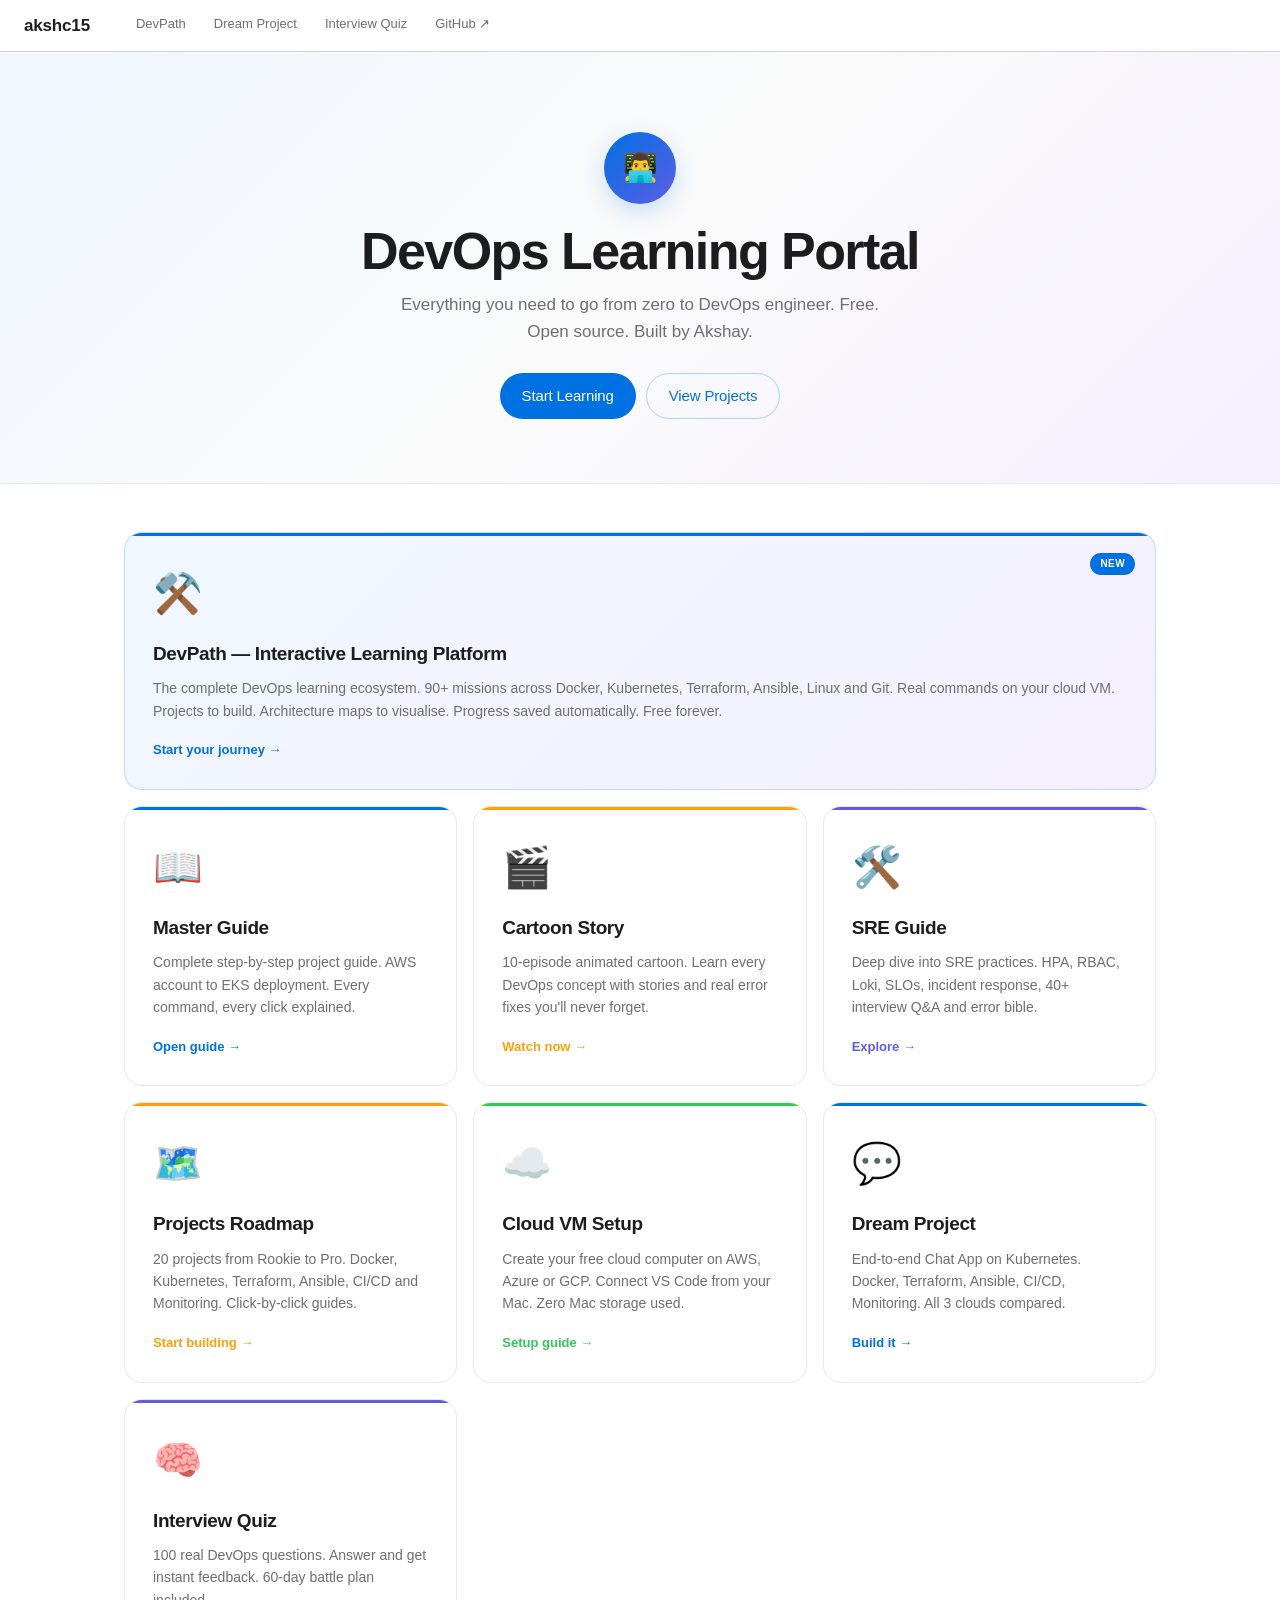
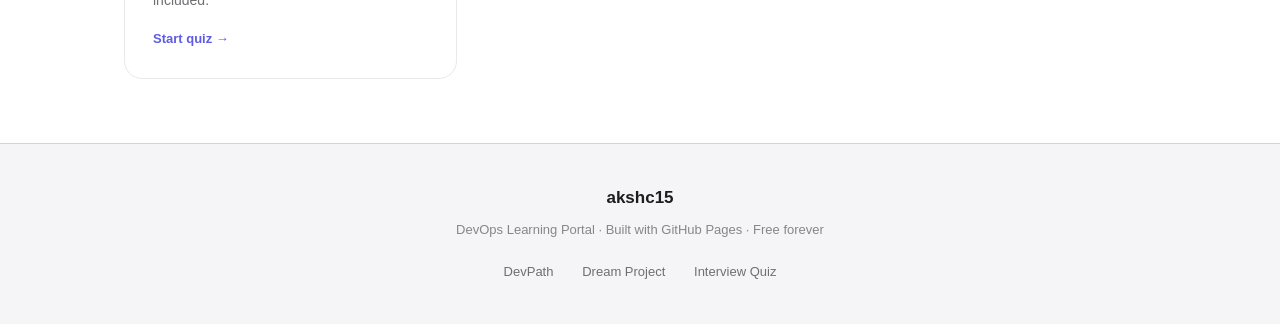
==== commit 338695d4: "redesign: clean light homepage with card grid" ====
--- a/index.html
+++ b/index.html
@@ -250,7 +250,6 @@
     <a href="devpath.html">DevPath</a>
     <a href="dream-project.html">Dream Project</a>
     <a href="dream-interview.html">Interview Quiz</a>
-    <a href="https://github.com/akshc15" target="_blank">GitHub</a>
   </div>
 </footer>
 
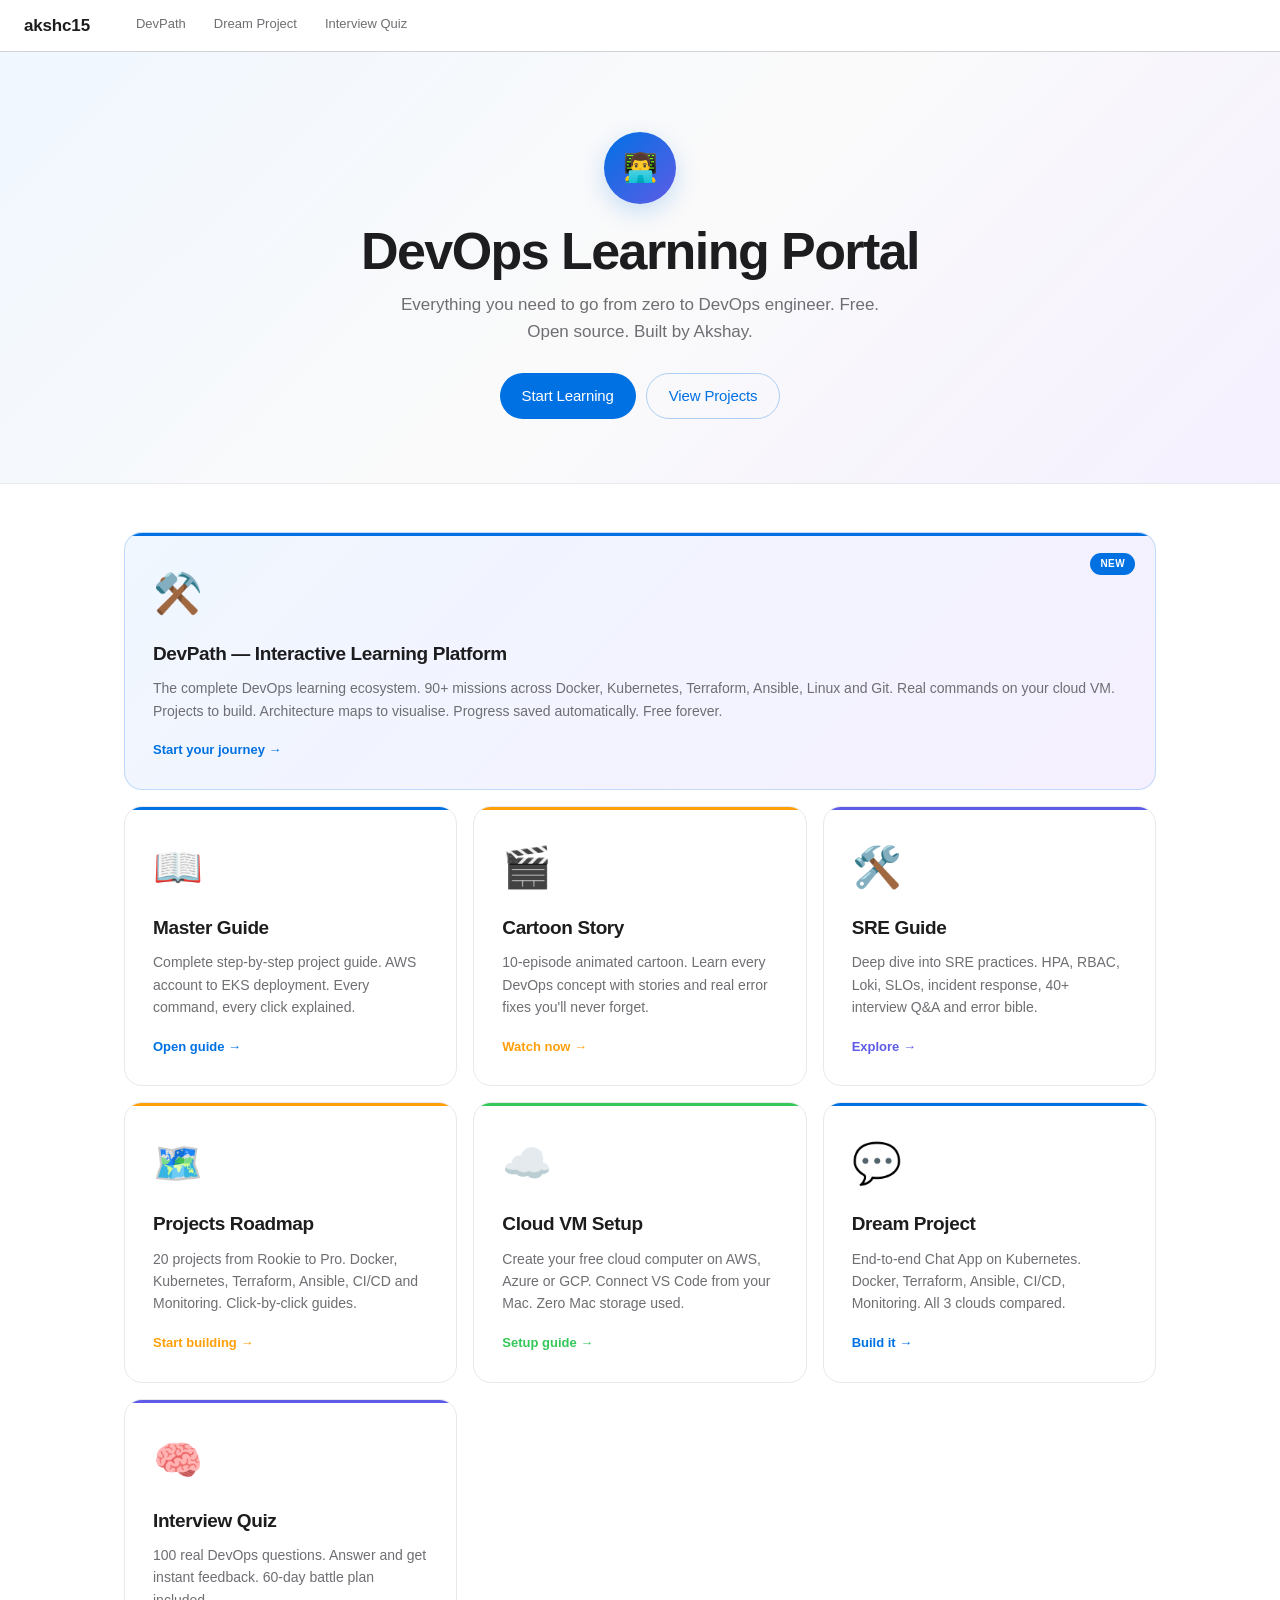
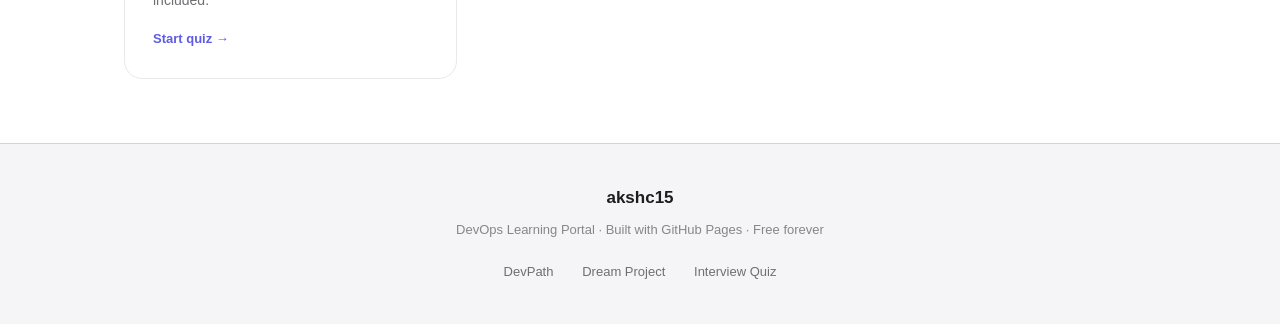
==== commit 1e1bea6b: "redesign: clean light homepage with card grid" ====
--- a/index.html
+++ b/index.html
@@ -106,7 +106,6 @@
     <a href="devpath.html">DevPath</a>
     <a href="dream-project.html">Dream Project</a>
     <a href="dream-interview.html">Interview Quiz</a>
-    <a href="https://github.com/akshc15" target="_blank">GitHub ↗</a>
   </div>
 </nav>
 
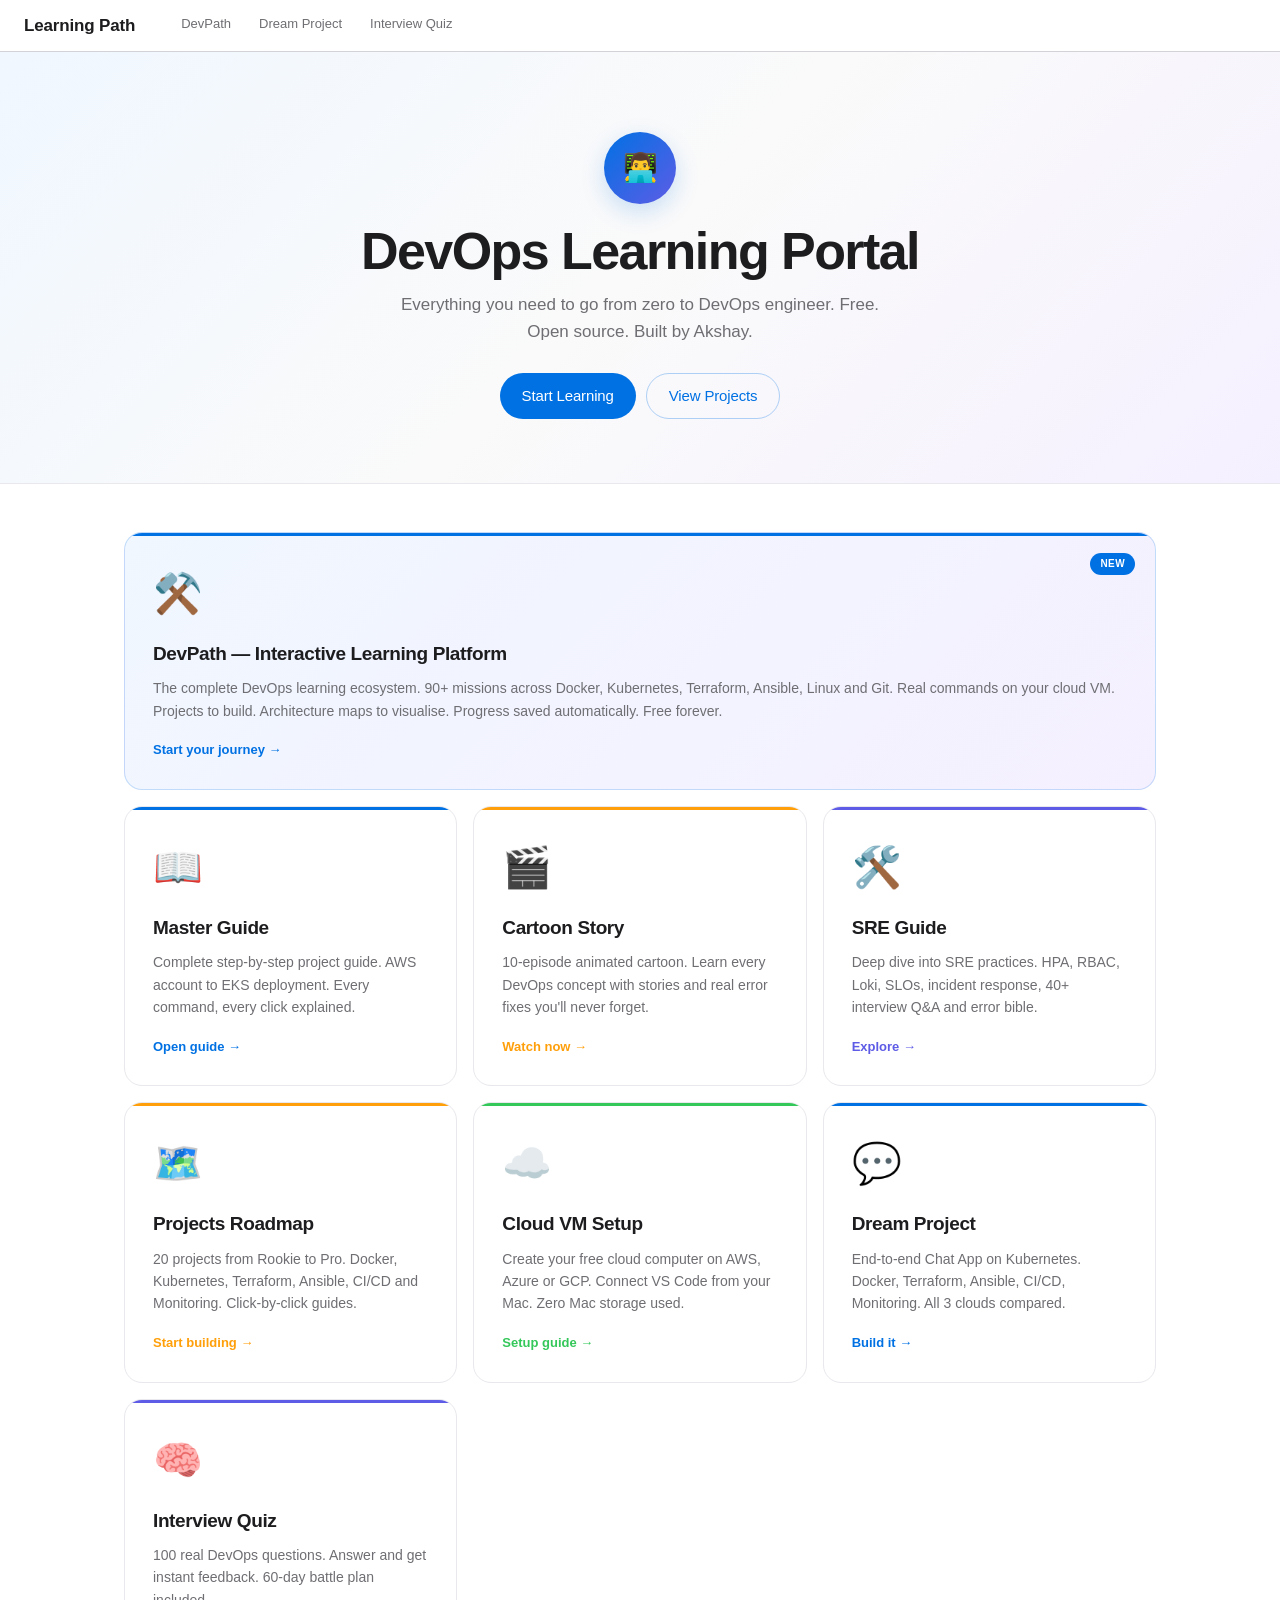
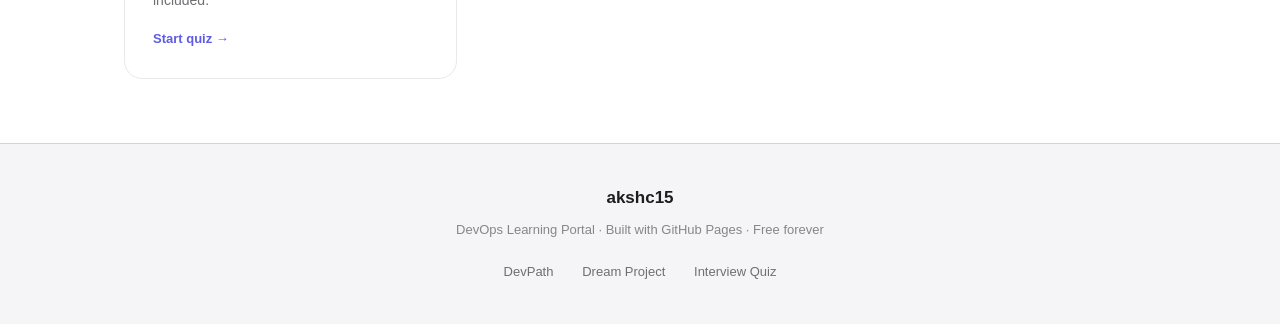
==== commit ee348330: "redesign: clean light homepage with card grid" ====
--- a/index.html
+++ b/index.html
@@ -101,7 +101,7 @@
 
 <!-- NAV -->
 <nav class="nav">
-  <a href="index.html" class="nav-brand">akshc15</a>
+  <a href="index.html" class="nav-brand">Learning Path</a>
   <div class="nav-links">
     <a href="devpath.html">DevPath</a>
     <a href="dream-project.html">Dream Project</a>
